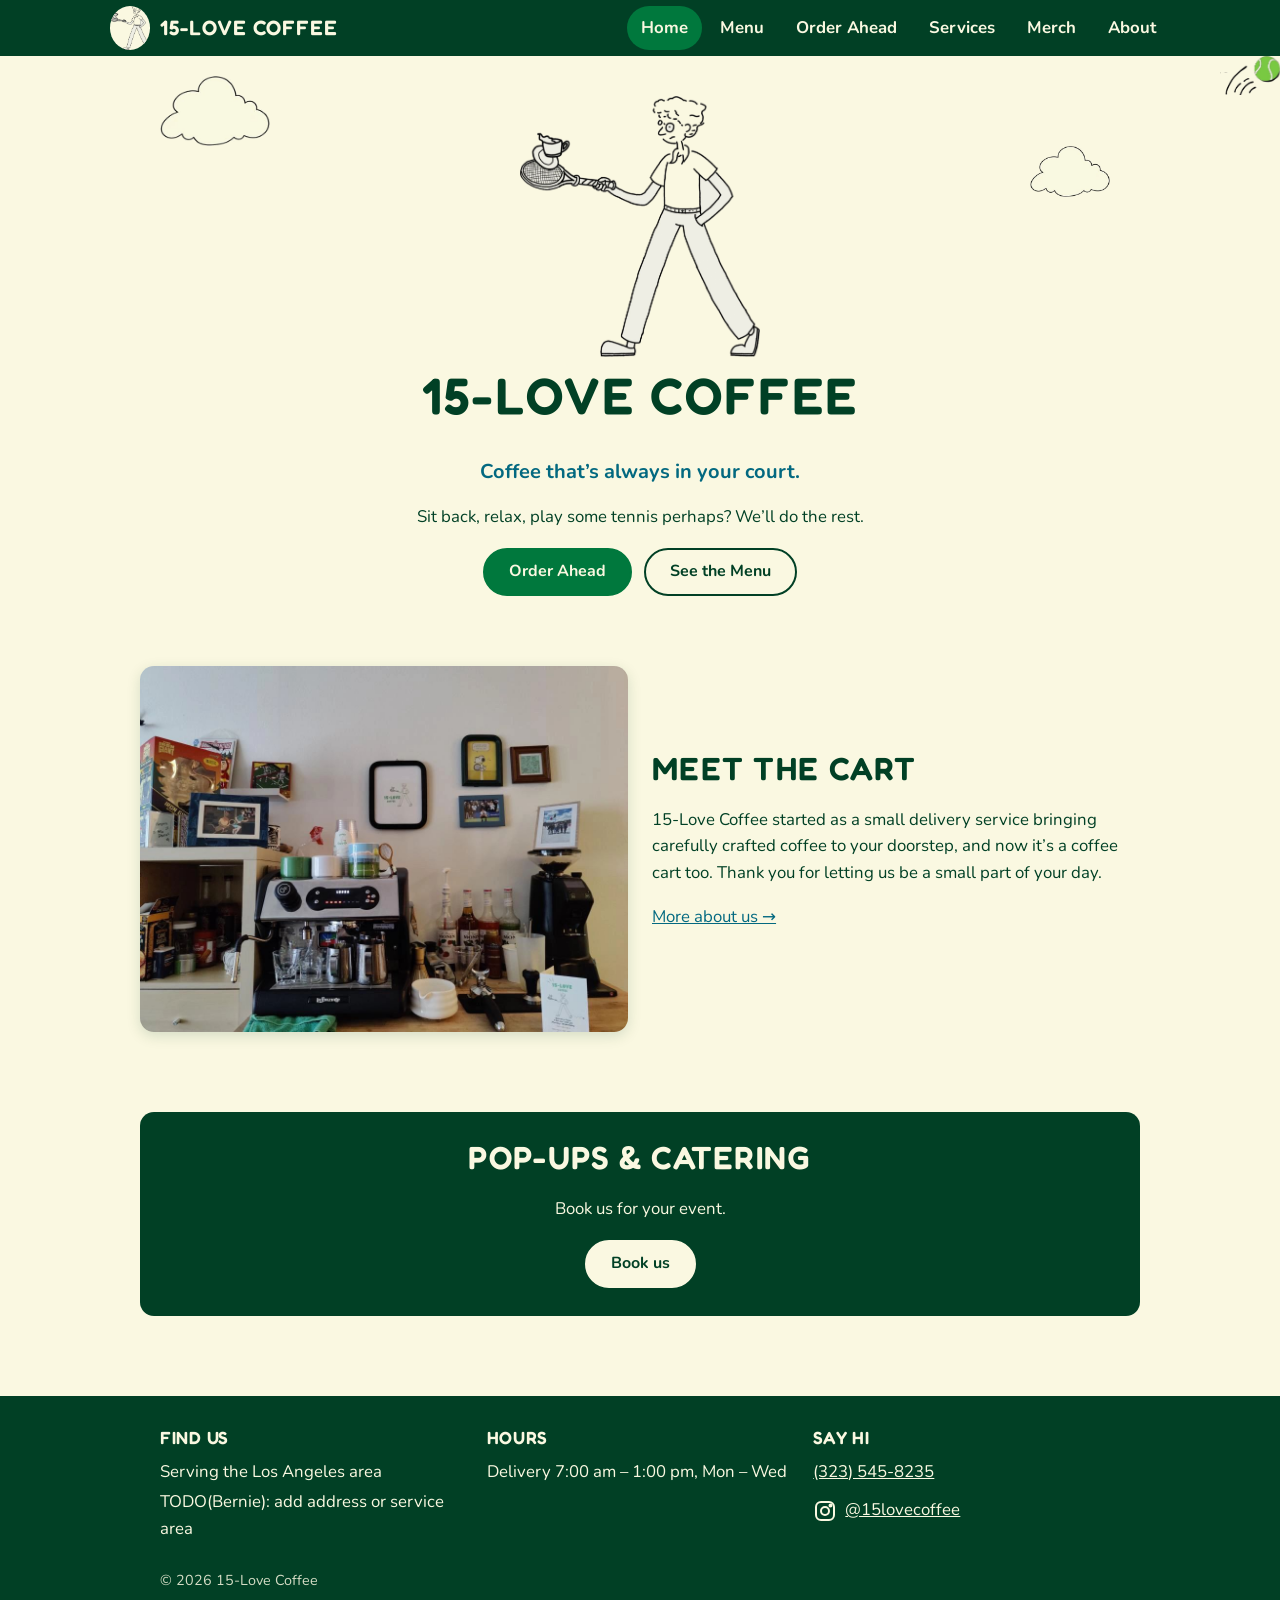
==== index.html @ 97bbdca4 "Build 15-Love Coffee site per PLAN.md Co-Authored-By: Claude Sonnet 5.5 <noreply@anthropic.com> Clau" ====
<!doctype html>
<html lang="en">
<head>
<meta charset="utf-8">
<meta name="viewport" content="width=device-width, initial-scale=1">
<title>15-Love Coffee | Coffee that's always in your court</title>
<meta name="description" content="Tennis-themed coffee cart and delivery in the LA area. Order ahead by text, check the menu, or book us for your event.">
<meta property="og:title" content="15-Love Coffee | Coffee that's always in your court">
<meta property="og:description" content="Tennis-themed coffee cart and delivery in the LA area. Order ahead by text, check the menu, or book us for your event.">
<meta property="og:image" content="images/logo-mascot.jpg">
<meta property="og:type" content="website">
<link rel="icon" href="images/cutouts/logo-mascot.png">
<link rel="apple-touch-icon" href="images/cutouts/logo-mascot.png">
<link rel="preconnect" href="https://fonts.googleapis.com">
<link rel="preconnect" href="https://fonts.gstatic.com" crossorigin>
<link href="https://fonts.googleapis.com/css2?family=Fredoka:wght@600&family=Nunito:wght@400;700&display=swap" rel="stylesheet">
<link rel="stylesheet" href="css/styles.css">
</head>
<body>
<a class="skip" href="#main">Skip to content</a>
<header class="site-header">
  <div class="bar">
    <a class="brand" href="index.html"><img src="images/cutouts/logo-mascot.png" width="40" height="44" alt="">15-Love Coffee</a>
    <button class="nav-toggle" aria-expanded="false" aria-controls="site-nav" aria-label="Menu">&#9776;</button>
    <nav class="nav" id="site-nav" aria-label="Main"><ul><li><a href="index.html" aria-current="page">Home</a></li><li><a href="menu.html">Menu</a></li><li><a href="order.html">Order Ahead</a></li><li><a href="services.html">Services</a></li><li><a href="merch.html">Merch</a></li><li><a href="about.html">About</a></li></ul></nav>
  </div>
  <img class="header-ball" src="images/cutouts/cartoon-tennis-ball.png" width="60" height="39" alt="" aria-hidden="true">
</header>
<main id="main">

<section class="hero container">
  <img class="cloud l" src="images/cutouts/cartoon-cloud.png" width="264" height="167" alt="" aria-hidden="true">
  <img class="cloud r" src="images/cutouts/cartoon-cloud.png" width="264" height="167" alt="" aria-hidden="true">
  <img class="mascot" src="images/cutouts/logo-mascot.png" width="1006" height="1095" alt="15-Love Coffee mascot: a tennis player holding a coffee cup on a racket">
  <h1>15-Love Coffee</h1>
  <p class="tagline">Coffee that&rsquo;s always in your court.</p>
  <p>Sit back, relax, play some tennis perhaps? We&rsquo;ll do the rest.</p>
  <div class="btn-row" style="justify-content:center"><a class="btn" href="order.html">Order Ahead</a><a class="btn secondary" href="menu.html">See the Menu</a></div>
</section>
<section class="section container split">
  <img src="images/gallery-coffee-bar.jpg" width="1000" height="750" loading="lazy" alt="Bernie&rsquo;s espresso setup at the 15-Love Coffee cart">
  <div>
    <h2>Meet the cart</h2>
    <p>15-Love Coffee started as a small delivery service bringing carefully crafted coffee to your doorstep, and now it&rsquo;s a coffee cart too. Thank you for letting us be a small part of your day.</p>
    <p><a href="about.html">More about us &rarr;</a></p>
  </div>
</section>
<!-- Gallery grid goes here once more photos are added to images/gallery/ -->
<section class="section container">
  <div class="teaser"><h2>Pop-ups &amp; catering</h2><p>Book us for your event.</p><a class="btn" href="services.html">Book us</a></div>
</section>
</main>
<footer class="site-footer">
  <div class="container">
    <div><h2>Find us</h2><p>Serving the Los Angeles area <!-- TODO(Bernie): replace with address / service area --></p><p>TODO(Bernie): add address or service area</p></div>
    <div><h2>Hours</h2><p>Delivery 7:00 am &ndash; 1:00 pm, Mon &ndash; Wed <!-- TODO(Bernie): confirm hours --></p></div>
    <div><h2>Say hi</h2><p><a href="tel:+13235458235">(323) 545-8235</a></p><p><a class="ig-link" href="https://www.instagram.com/15lovecoffee" target="_blank" rel="noopener"><svg width="24" height="24" viewBox="0 0 24 24" fill="none" stroke="currentColor" stroke-width="2" aria-hidden="true"><rect x="3" y="3" width="18" height="18" rx="5"/><circle cx="12" cy="12" r="4"/><circle cx="17.5" cy="6.5" r="1" fill="currentColor"/></svg> @15lovecoffee</a></p></div>
    <p class="copy">&copy; 2026 15-Love Coffee</p>
  </div>
</footer>
<script src="js/main.js"></script>
</body>
</html>
---- css/styles.css ----
:root{--green-dark:#014025;--green:#00783D;--teal:#036980;--cream:#FAF8E1;--white:#FFFFFF;--radius:14px;--shadow:0 4px 14px rgba(1,64,37,.15)}
*{box-sizing:border-box}
html{scroll-behavior:smooth}
body{margin:0;font-family:'Nunito',system-ui,sans-serif;font-size:1.05rem;line-height:1.6;background:var(--cream);color:var(--green-dark);overflow-x:hidden}
h1,h2,h3{font-family:'Fredoka',system-ui,sans-serif;font-weight:600;text-transform:uppercase;letter-spacing:.04em;line-height:1.15;color:var(--green-dark);margin:0 0 .6em}
h1{font-size:clamp(2rem,6vw,3.2rem)}h2{font-size:clamp(1.4rem,4vw,2rem)}h3{font-size:1.15rem;color:var(--teal)}
a{color:var(--teal)}
img{max-width:100%;height:auto}
:focus-visible{outline:3px solid var(--teal);outline-offset:2px}
.container{max-width:1000px;margin:0 auto;padding:0 20px}
.section{padding:40px 0}
.skip{position:absolute;left:-999px;top:0;background:var(--white);padding:8px 12px;z-index:100}.skip:focus{left:8px}
/* header */
.site-header{background:var(--green-dark);color:var(--cream);position:sticky;top:0;z-index:50}
.site-header .bar{display:flex;align-items:center;justify-content:space-between;max-width:1100px;margin:0 auto;padding:6px 20px}
.brand{display:flex;align-items:center;gap:10px;color:var(--cream);text-decoration:none;font-family:'Fredoka',sans-serif;font-weight:600;font-size:1.3rem;text-transform:uppercase;letter-spacing:.04em;min-height:44px}
.brand img{border-radius:50%;background:var(--cream)}
.nav-toggle{display:none;background:none;border:2px solid var(--cream);color:var(--cream);border-radius:10px;min-width:44px;min-height:44px;font-size:1.4rem;cursor:pointer}
.nav ul{list-style:none;display:flex;gap:4px;margin:0;padding:0}
.nav a{display:flex;align-items:center;min-height:44px;padding:0 14px;color:var(--cream);text-decoration:none;font-weight:700;border-radius:999px}
.nav a:hover{background:rgba(250,248,225,.15)}
.nav a[aria-current="page"]{background:var(--green);color:var(--cream)}
.site-header :focus-visible{outline-color:var(--cream)}
.header-ball{position:absolute;right:0;top:100%;width:60px;height:auto;pointer-events:none}
@media(max-width:767px){
 .nav-toggle{display:block}
 .nav{display:none;width:100%}
 .nav.open{display:block}
 .site-header .bar{flex-wrap:wrap}
 .nav ul{flex-direction:column;padding-bottom:10px}
 .header-ball{display:none}
}
/* buttons */
.btn{display:inline-flex;align-items:center;justify-content:center;min-height:48px;padding:0 24px;border-radius:999px;background:var(--green);color:var(--cream);font-weight:700;font-size:1rem;text-decoration:none;border:2px solid var(--green);cursor:pointer;font-family:inherit}
.btn:hover{background:var(--green-dark);border-color:var(--green-dark)}
.btn.secondary{background:transparent;color:var(--green-dark);border-color:var(--green-dark)}
.btn.secondary:hover{background:var(--green-dark);color:var(--cream)}
.btn-row{display:flex;flex-wrap:wrap;gap:12px;margin-top:16px}
/* cards */
.card{background:var(--white);border-radius:var(--radius);box-shadow:var(--shadow);padding:24px}
/* hero */
.hero{position:relative;text-align:center;padding:40px 0 30px}
.hero img.mascot{width:min(240px,60vw);height:auto}
.hero .tagline{font-size:1.25rem;font-weight:700;color:var(--teal);margin:0 0 8px}
.hero .cloud{position:absolute;width:110px;opacity:.9}
.hero .cloud.l{left:2%;top:20px}.hero .cloud.r{right:3%;top:90px;width:80px}
@media(max-width:600px){.hero .cloud{width:70px}.hero .cloud.r{width:50px}}
.split{display:grid;gap:24px;align-items:center}
@media(min-width:768px){.split{grid-template-columns:1fr 1fr}}
.split img{border-radius:var(--radius);box-shadow:var(--shadow)}
.teaser{background:var(--green-dark);color:var(--cream);border-radius:var(--radius);padding:28px;text-align:center}
.teaser h2{color:var(--cream)}
.teaser .btn{background:var(--cream);color:var(--green-dark);border-color:var(--cream)}
/* footer */
.site-footer{background:var(--green-dark);color:var(--cream);padding:32px 0;margin-top:40px}
.site-footer .container{display:grid;gap:20px}
@media(min-width:768px){.site-footer .container{grid-template-columns:repeat(3,1fr)}}
.site-footer h2{color:var(--cream);font-size:1.1rem}
.site-footer a{color:var(--cream)}
.site-footer p{margin:.2em 0}
.ig-link{display:inline-flex;align-items:center;gap:8px;min-height:44px}
.site-footer .copy{grid-column:1/-1;font-size:.9rem;opacity:.85}
/* menu */
.menu-img-link{display:block}
.menu-img{width:100%;max-width:1200px;border-radius:var(--radius);box-shadow:var(--shadow)}
details.text-menu{background:var(--white);border-radius:var(--radius);padding:16px 20px;margin-top:24px;box-shadow:var(--shadow)}
details summary{cursor:pointer;font-weight:700;min-height:44px;display:flex;align-items:center}
.text-menu ul{padding-left:1.2em}
/* order */
.order-wrap{padding-bottom:110px}
.group h2{margin-top:28px}
.drink{display:flex;align-items:center;gap:12px;background:var(--white);border-radius:var(--radius);padding:12px 14px;margin-bottom:10px;box-shadow:var(--shadow);flex-wrap:wrap}
.drink .info{flex:1;min-width:150px}
.drink .name{font-weight:700}
.drink .desc{font-size:.9rem;opacity:.85}
.drink .price{font-weight:700;color:var(--teal)}
.add{width:44px;height:44px;border-radius:50%;background:var(--green);color:var(--cream);border:0;font-size:1.6rem;cursor:pointer;line-height:1}
.stepper{display:none;align-items:center;gap:8px}
.drink.in-cart .stepper{display:flex}.drink.in-cart .add{display:none}
.stepper button{width:44px;height:44px;border-radius:50%;border:2px solid var(--green);background:var(--white);color:var(--green-dark);font-size:1.3rem;cursor:pointer}
.stepper output{min-width:1.5em;text-align:center;font-weight:700}
.cust-toggle{display:none;background:none;border:0;color:var(--teal);text-decoration:underline;min-height:44px;cursor:pointer;font:inherit}
.drink.in-cart .cust-toggle{display:inline-block}
.cust{display:none;width:100%;gap:10px;flex-wrap:wrap}
.drink.in-cart.open .cust{display:flex}
label{font-weight:700;display:block;margin-bottom:4px}
select,input[type=text],input[type=number],input[type=date],input[type=time],input[type=tel],textarea{width:100%;min-height:44px;padding:8px 12px;border:2px solid var(--green-dark);border-radius:10px;font:inherit;background:var(--white);color:var(--green-dark)}
.cust label{flex:1;min-width:110px}
.toggle-row{display:flex;align-items:center;gap:10px;min-height:44px;margin-top:16px}
.toggle-row input{width:24px;height:24px}
.toggle-row label{margin:0}
.last-order{background:var(--white);border:2px dashed var(--green);border-radius:var(--radius);padding:14px 18px;margin-bottom:20px}
.summary{position:fixed;left:0;right:0;bottom:0;background:var(--green-dark);color:var(--cream);z-index:60;box-shadow:0 -4px 14px rgba(0,0,0,.25);display:none}
.summary.show{display:block}
.summary .line{display:flex;align-items:center;justify-content:space-between;gap:10px;max-width:1000px;margin:0 auto;padding:10px 20px}
.summary .toggle{background:none;border:0;color:var(--cream);font:inherit;font-weight:700;min-height:44px;cursor:pointer;text-align:left;flex:1}
.summary .btn{background:var(--cream);color:var(--green-dark);border-color:var(--cream)}
.summary .details{display:none;max-width:1000px;margin:0 auto;padding:0 20px 16px;max-height:60vh;overflow:auto}
.summary.expanded .details{display:block}
.summary label{color:var(--cream)}
.summary ul{margin:0 0 12px;padding-left:1.2em}
.chips{display:flex;flex-wrap:wrap;gap:8px;margin-bottom:10px}
.chip{min-height:44px;padding:0 16px;border-radius:999px;border:2px solid var(--cream);background:transparent;color:var(--cream);font:inherit;font-weight:700;cursor:pointer}
.chip[aria-pressed="true"]{background:var(--cream);color:var(--green-dark)}
.field{margin-bottom:12px}
.msg-box{width:100%;min-height:150px;font-family:monospace;font-size:.95rem}
.desktop-only{display:none}
@media(hover:hover) and (pointer:fine) and (min-width:900px){.desktop-only.active{display:block}}
.hidden{display:none!important}
.noscript{background:var(--white);border:2px solid var(--teal);padding:14px;border-radius:var(--radius);margin-bottom:20px}
/* services */
.tabs{display:flex;gap:8px;margin-bottom:16px;flex-wrap:wrap}
.tabs [role=tab]{flex:1;min-height:48px;padding:0 20px;border-radius:999px;border:2px solid var(--green);background:var(--white);color:var(--green-dark);font:inherit;font-weight:700;cursor:pointer}
.tabs [role=tab][aria-selected=true]{background:var(--green);color:var(--cream)}
fieldset{border:0;padding:0;margin:0 0 20px}
legend{font-family:'Fredoka',sans-serif;font-weight:600;text-transform:uppercase;letter-spacing:.04em;color:var(--teal);font-size:1.15rem;margin-bottom:10px}
.grid2{display:grid;gap:12px}
@media(min-width:600px){.grid2{grid-template-columns:1fr 1fr}}
.confirm{background:var(--white);border:3px solid var(--green);border-radius:var(--radius);padding:24px;margin-top:20px}
.confirm h2{text-transform:none}
.err{color:#9b1c1c;font-weight:700;margin:4px 0 0}
/* merch */
body.merch{background:var(--green);color:var(--cream)}
body.merch main{text-align:center;padding:60px 0}
body.merch h1,body.merch p{color:var(--cream)}
body.merch .site-footer{margin-top:0}
body.merch .site-header,body.merch .site-footer{background:var(--green-dark)}
body.merch a{color:var(--cream)}
.reader{max-width:300px;width:100%;height:auto}
@media(prefers-reduced-motion:reduce){html{scroll-behavior:auto}}
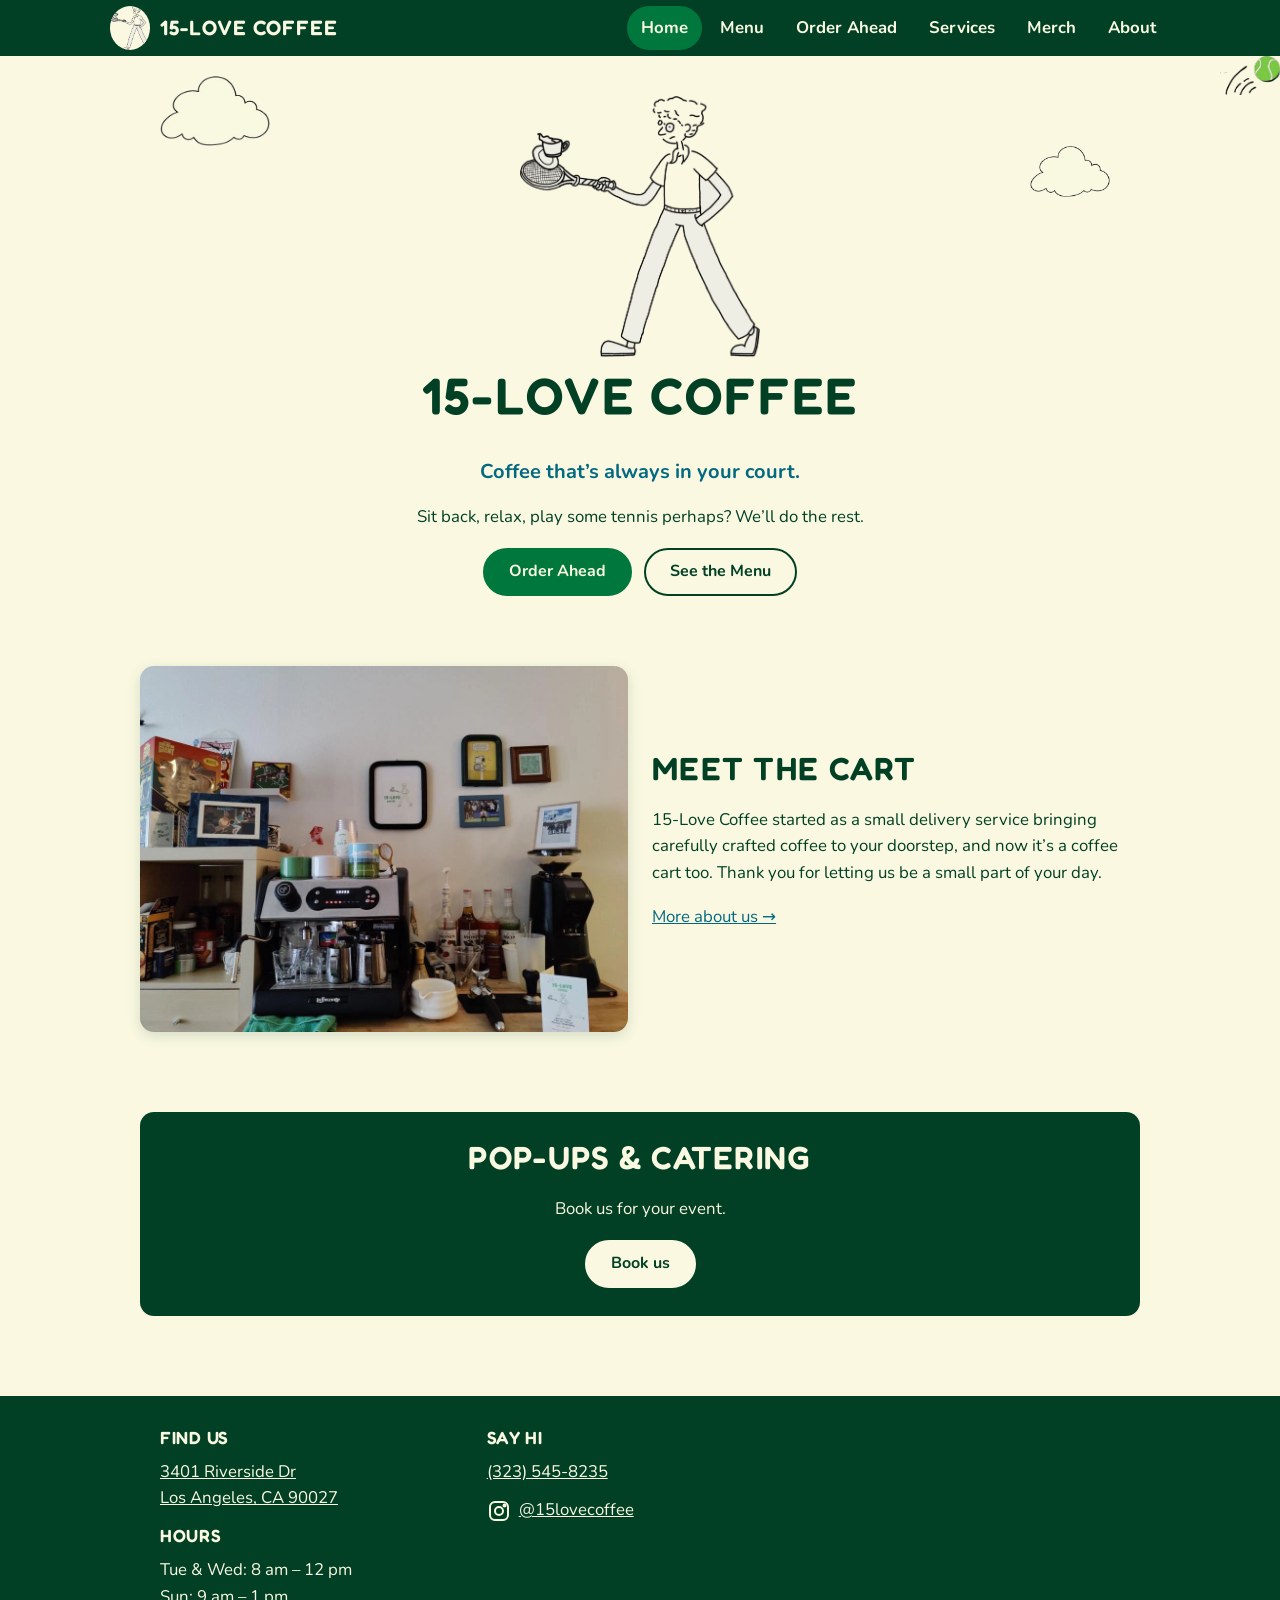
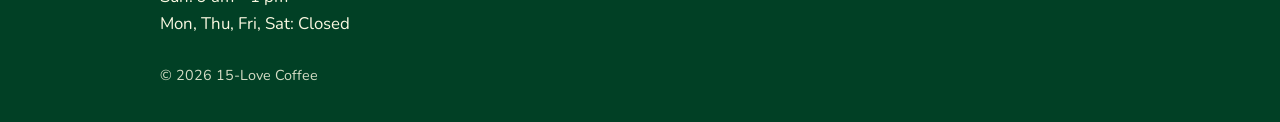
==== commit dc098ecc: "Add address and hours to footer Co-Authored-By: Claude Sonnet 5.5 <noreply@anthropic.com> Claude-Ses" ====
--- a/index.html
+++ b/index.html
@@ -52,8 +52,8 @@
 </main>
 <footer class="site-footer">
   <div class="container">
-    <div><h2>Find us</h2><p>Serving the Los Angeles area <!-- TODO(Bernie): replace with address / service area --></p><p>TODO(Bernie): add address or service area</p></div>
-    <div><h2>Hours</h2><p>Delivery 7:00 am &ndash; 1:00 pm, Mon &ndash; Wed <!-- TODO(Bernie): confirm hours --></p></div>
+    <div><h2>Find us</h2><p><a href="https://www.google.com/maps/search/?api=1&amp;query=3401+Riverside+Dr+Los+Angeles+CA+90027" target="_blank" rel="noopener">3401 Riverside Dr<br>Los Angeles, CA 90027</a></p>
+      <h2 style="margin-top:14px">Hours</h2><p>Tue &amp; Wed: 8 am &ndash; 12 pm<br>Sun: 9 am &ndash; 1 pm<br>Mon, Thu, Fri, Sat: Closed</p></div>
     <div><h2>Say hi</h2><p><a href="tel:+13235458235">(323) 545-8235</a></p><p><a class="ig-link" href="https://www.instagram.com/15lovecoffee" target="_blank" rel="noopener"><svg width="24" height="24" viewBox="0 0 24 24" fill="none" stroke="currentColor" stroke-width="2" aria-hidden="true"><rect x="3" y="3" width="18" height="18" rx="5"/><circle cx="12" cy="12" r="4"/><circle cx="17.5" cy="6.5" r="1" fill="currentColor"/></svg> @15lovecoffee</a></p></div>
     <p class="copy">&copy; 2026 15-Love Coffee</p>
   </div>
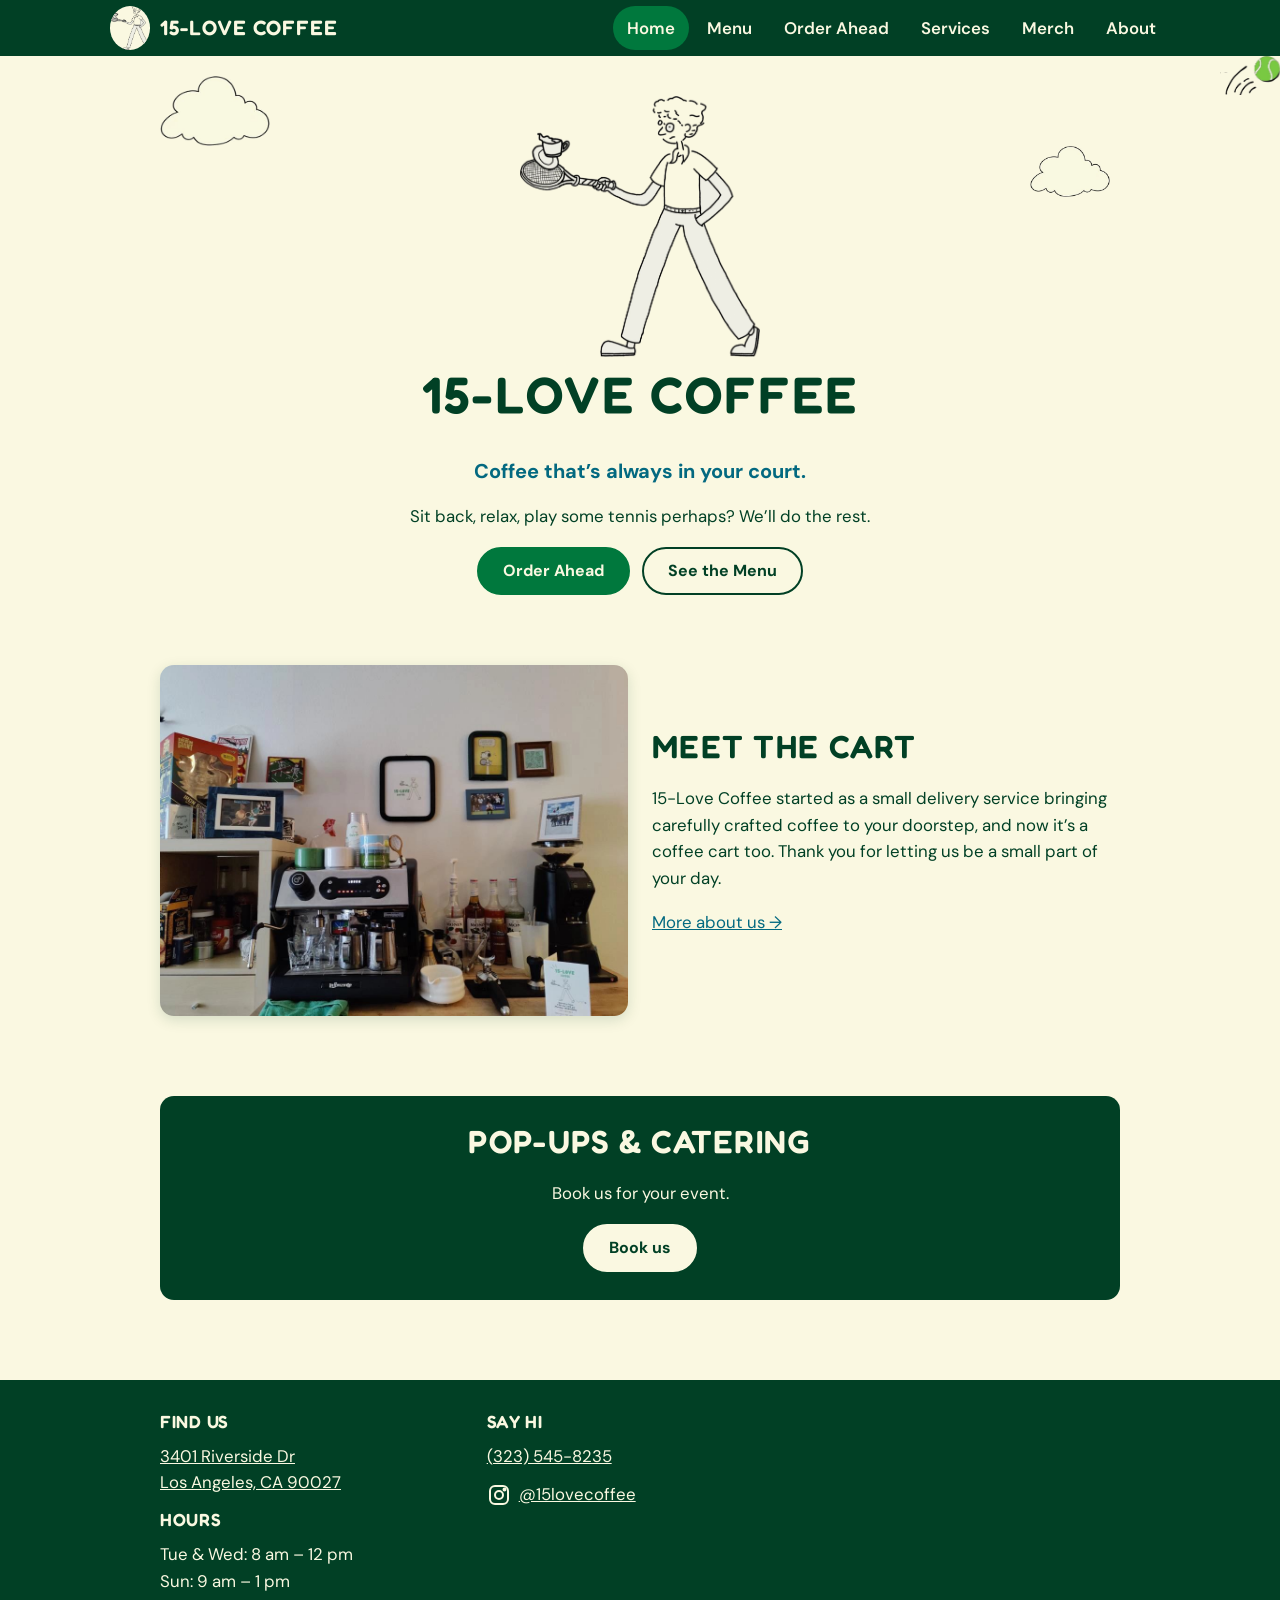
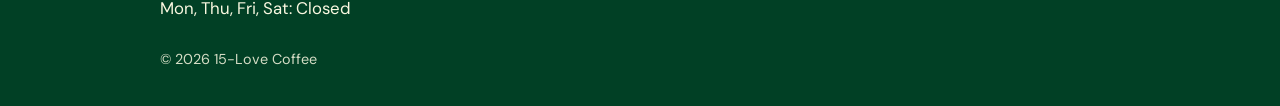
==== commit c8fb91dc: "Fix mobile side padding, center hamburger icon, switch body font to DM Sans Co-Authored-By: Claude S" ====
--- a/index.html
+++ b/index.html
@@ -13,7 +13,7 @@
 <link rel="apple-touch-icon" href="images/cutouts/logo-mascot.png">
 <link rel="preconnect" href="https://fonts.googleapis.com">
 <link rel="preconnect" href="https://fonts.gstatic.com" crossorigin>
-<link href="https://fonts.googleapis.com/css2?family=Fredoka:wght@600&family=Nunito:wght@400;700&display=swap" rel="stylesheet">
+<link href="https://fonts.googleapis.com/css2?family=Fredoka:wght@600&family=DM+Sans:wght@400;500;700&display=swap" rel="stylesheet">
 <link rel="stylesheet" href="css/styles.css">
 </head>
 <body>
@@ -21,7 +21,7 @@
 <header class="site-header">
   <div class="bar">
     <a class="brand" href="index.html"><img src="images/cutouts/logo-mascot.png" width="40" height="44" alt="">15-Love Coffee</a>
-    <button class="nav-toggle" aria-expanded="false" aria-controls="site-nav" aria-label="Menu">&#9776;</button>
+    <button class="nav-toggle" aria-expanded="false" aria-controls="site-nav" aria-label="Menu"><svg width="22" height="22" viewBox="0 0 24 24" fill="none" stroke="currentColor" stroke-width="2.5" stroke-linecap="round" aria-hidden="true"><path d="M4 7h16M4 12h16M4 17h16"/></svg></button>
     <nav class="nav" id="site-nav" aria-label="Main"><ul><li><a href="index.html" aria-current="page">Home</a></li><li><a href="menu.html">Menu</a></li><li><a href="order.html">Order Ahead</a></li><li><a href="services.html">Services</a></li><li><a href="merch.html">Merch</a></li><li><a href="about.html">About</a></li></ul></nav>
   </div>
   <img class="header-ball" src="images/cutouts/cartoon-tennis-ball.png" width="60" height="39" alt="" aria-hidden="true">
--- a/css/styles.css
+++ b/css/styles.css
@@ -1,33 +1,35 @@
 :root{--green-dark:#014025;--green:#00783D;--teal:#036980;--cream:#FAF8E1;--white:#FFFFFF;--radius:14px;--shadow:0 4px 14px rgba(1,64,37,.15)}
 *{box-sizing:border-box}
 html{scroll-behavior:smooth}
-body{margin:0;font-family:'Nunito',system-ui,sans-serif;font-size:1.05rem;line-height:1.6;background:var(--cream);color:var(--green-dark);overflow-x:hidden}
+body{margin:0;font-family:'DM Sans',system-ui,sans-serif;font-size:1.05rem;line-height:1.6;background:var(--cream);color:var(--green-dark);overflow-x:hidden}
 h1,h2,h3{font-family:'Fredoka',system-ui,sans-serif;font-weight:600;text-transform:uppercase;letter-spacing:.04em;line-height:1.15;color:var(--green-dark);margin:0 0 .6em}
 h1{font-size:clamp(2rem,6vw,3.2rem)}h2{font-size:clamp(1.4rem,4vw,2rem)}h3{font-size:1.15rem;color:var(--teal)}
 a{color:var(--teal)}
 img{max-width:100%;height:auto}
 :focus-visible{outline:3px solid var(--teal);outline-offset:2px}
 .container{max-width:1000px;margin:0 auto;padding:0 20px}
-.section{padding:40px 0}
+.section{padding-top:40px;padding-bottom:40px}
 .skip{position:absolute;left:-999px;top:0;background:var(--white);padding:8px 12px;z-index:100}.skip:focus{left:8px}
 /* header */
 .site-header{background:var(--green-dark);color:var(--cream);position:sticky;top:0;z-index:50}
 .site-header .bar{display:flex;align-items:center;justify-content:space-between;max-width:1100px;margin:0 auto;padding:6px 20px}
 .brand{display:flex;align-items:center;gap:10px;color:var(--cream);text-decoration:none;font-family:'Fredoka',sans-serif;font-weight:600;font-size:1.3rem;text-transform:uppercase;letter-spacing:.04em;min-height:44px}
 .brand img{border-radius:50%;background:var(--cream)}
-.nav-toggle{display:none;background:none;border:2px solid var(--cream);color:var(--cream);border-radius:10px;min-width:44px;min-height:44px;font-size:1.4rem;cursor:pointer}
+.nav-toggle{display:none;align-items:center;justify-content:center;padding:0;background:none;border:2px solid var(--cream);color:var(--cream);border-radius:10px;width:46px;height:46px;cursor:pointer;-webkit-tap-highlight-color:transparent}
+.nav-toggle svg{display:block}
 .nav ul{list-style:none;display:flex;gap:4px;margin:0;padding:0}
-.nav a{display:flex;align-items:center;min-height:44px;padding:0 14px;color:var(--cream);text-decoration:none;font-weight:700;border-radius:999px}
+.nav a{display:flex;align-items:center;min-height:44px;padding:0 14px;color:var(--cream);text-decoration:none;font-weight:600;border-radius:999px;-webkit-tap-highlight-color:transparent}
 .nav a:hover{background:rgba(250,248,225,.15)}
 .nav a[aria-current="page"]{background:var(--green);color:var(--cream)}
 .site-header :focus-visible{outline-color:var(--cream)}
 .header-ball{position:absolute;right:0;top:100%;width:60px;height:auto;pointer-events:none}
 @media(max-width:767px){
- .nav-toggle{display:block}
+ .nav-toggle{display:flex}
  .nav{display:none;width:100%}
  .nav.open{display:block}
  .site-header .bar{flex-wrap:wrap}
- .nav ul{flex-direction:column;padding-bottom:10px}
+ .nav ul{flex-direction:column;padding:4px 0 12px}
+ .nav a{padding:0 16px}
  .header-ball{display:none}
 }
 /* buttons */
@@ -39,7 +41,7 @@
 /* cards */
 .card{background:var(--white);border-radius:var(--radius);box-shadow:var(--shadow);padding:24px}
 /* hero */
-.hero{position:relative;text-align:center;padding:40px 0 30px}
+.hero{position:relative;text-align:center;padding-top:40px;padding-bottom:30px}
 .hero img.mascot{width:min(240px,60vw);height:auto}
 .hero .tagline{font-size:1.25rem;font-weight:700;color:var(--teal);margin:0 0 8px}
 .hero .cloud{position:absolute;width:110px;opacity:.9}
@@ -110,7 +112,7 @@
 .noscript{background:var(--white);border:2px solid var(--teal);padding:14px;border-radius:var(--radius);margin-bottom:20px}
 /* services */
 .tabs{display:flex;gap:8px;margin-bottom:16px;flex-wrap:wrap}
-.tabs [role=tab]{flex:1;min-height:48px;padding:0 20px;border-radius:999px;border:2px solid var(--green);background:var(--white);color:var(--green-dark);font:inherit;font-weight:700;cursor:pointer}
+.tabs [role=tab]{font-weight:600;flex:1;min-height:48px;padding:0 20px;border-radius:999px;border:2px solid var(--green);background:var(--white);color:var(--green-dark);font:inherit;font-weight:700;cursor:pointer}
 .tabs [role=tab][aria-selected=true]{background:var(--green);color:var(--cream)}
 fieldset{border:0;padding:0;margin:0 0 20px}
 legend{font-family:'Fredoka',sans-serif;font-weight:600;text-transform:uppercase;letter-spacing:.04em;color:var(--teal);font-size:1.15rem;margin-bottom:10px}
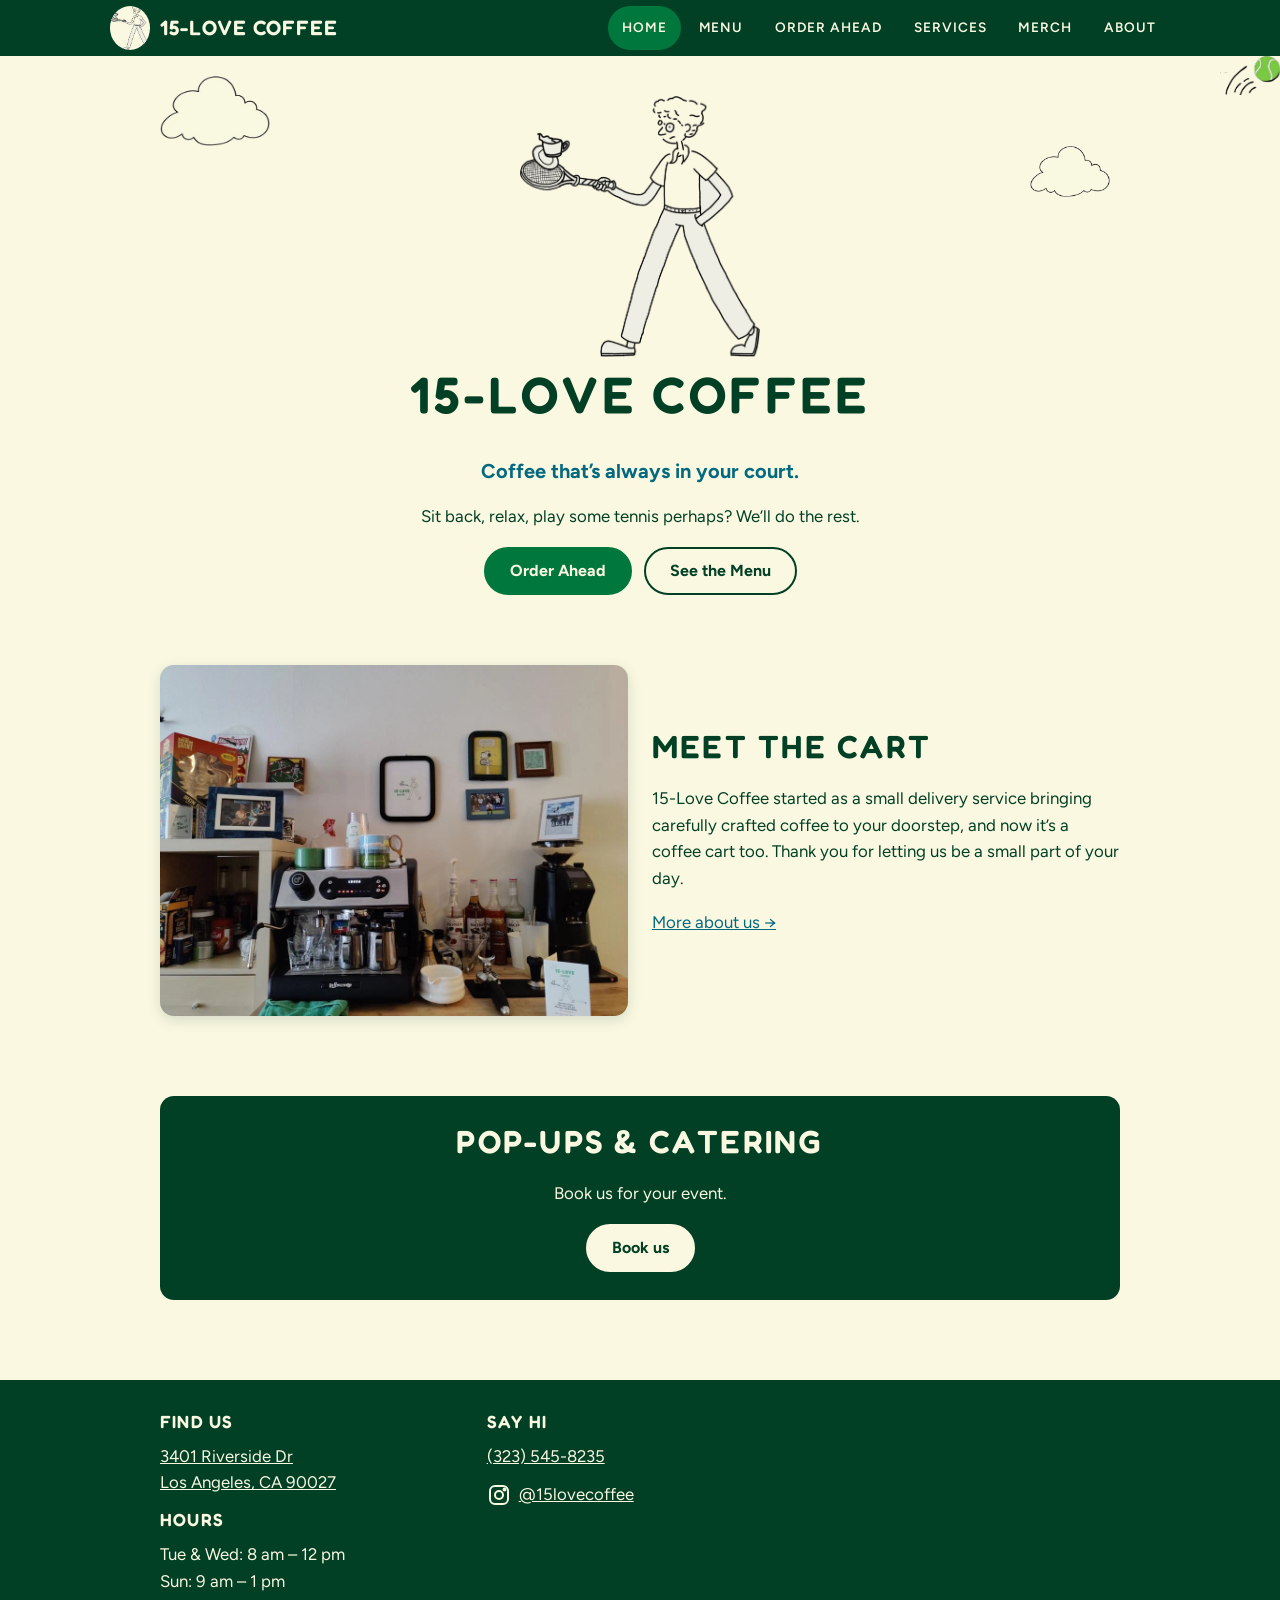
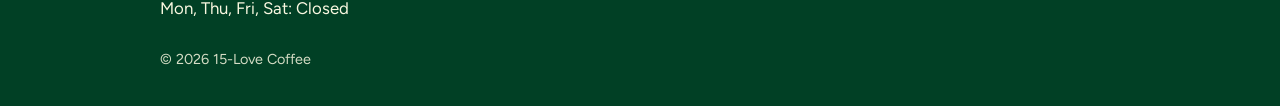
==== commit 60883f11: "Switch body font to Figtree; fix cramped heading letter spacing Co-Authored-By: Claude Sonnet 5.5 <n" ====
--- a/index.html
+++ b/index.html
@@ -13,7 +13,7 @@
 <link rel="apple-touch-icon" href="images/cutouts/logo-mascot.png">
 <link rel="preconnect" href="https://fonts.googleapis.com">
 <link rel="preconnect" href="https://fonts.gstatic.com" crossorigin>
-<link href="https://fonts.googleapis.com/css2?family=Fredoka:wght@600&family=DM+Sans:wght@400;500;700&display=swap" rel="stylesheet">
+<link href="https://fonts.googleapis.com/css2?family=Fredoka:wght@600&family=Figtree:wght@400;500;600;700&display=swap" rel="stylesheet">
 <link rel="stylesheet" href="css/styles.css">
 </head>
 <body>
--- a/css/styles.css
+++ b/css/styles.css
@@ -1,8 +1,8 @@
 :root{--green-dark:#014025;--green:#00783D;--teal:#036980;--cream:#FAF8E1;--white:#FFFFFF;--radius:14px;--shadow:0 4px 14px rgba(1,64,37,.15)}
 *{box-sizing:border-box}
 html{scroll-behavior:smooth}
-body{margin:0;font-family:'DM Sans',system-ui,sans-serif;font-size:1.05rem;line-height:1.6;background:var(--cream);color:var(--green-dark);overflow-x:hidden}
-h1,h2,h3{font-family:'Fredoka',system-ui,sans-serif;font-weight:600;text-transform:uppercase;letter-spacing:.04em;line-height:1.15;color:var(--green-dark);margin:0 0 .6em}
+body{margin:0;font-family:'Figtree',system-ui,sans-serif;font-size:1.05rem;line-height:1.6;background:var(--cream);color:var(--green-dark);overflow-x:hidden}
+h1,h2,h3{font-family:'Fredoka',system-ui,sans-serif;font-weight:600;text-transform:uppercase;letter-spacing:.07em;font-kerning:none;line-height:1.15;color:var(--green-dark);margin:0 0 .6em}
 h1{font-size:clamp(2rem,6vw,3.2rem)}h2{font-size:clamp(1.4rem,4vw,2rem)}h3{font-size:1.15rem;color:var(--teal)}
 a{color:var(--teal)}
 img{max-width:100%;height:auto}
@@ -18,7 +18,7 @@
 .nav-toggle{display:none;align-items:center;justify-content:center;padding:0;background:none;border:2px solid var(--cream);color:var(--cream);border-radius:10px;width:46px;height:46px;cursor:pointer;-webkit-tap-highlight-color:transparent}
 .nav-toggle svg{display:block}
 .nav ul{list-style:none;display:flex;gap:4px;margin:0;padding:0}
-.nav a{display:flex;align-items:center;min-height:44px;padding:0 14px;color:var(--cream);text-decoration:none;font-weight:600;border-radius:999px;-webkit-tap-highlight-color:transparent}
+.nav a{display:flex;align-items:center;min-height:44px;padding:0 14px;color:var(--cream);text-decoration:none;font-weight:600;font-size:.85rem;letter-spacing:.07em;text-transform:uppercase;border-radius:999px;-webkit-tap-highlight-color:transparent}
 .nav a:hover{background:rgba(250,248,225,.15)}
 .nav a[aria-current="page"]{background:var(--green);color:var(--cream)}
 .site-header :focus-visible{outline-color:var(--cream)}
@@ -95,8 +95,14 @@
 .summary{position:fixed;left:0;right:0;bottom:0;background:var(--green-dark);color:var(--cream);z-index:60;box-shadow:0 -4px 14px rgba(0,0,0,.25);display:none}
 .summary.show{display:block}
 .summary .line{display:flex;align-items:center;justify-content:space-between;gap:10px;max-width:1000px;margin:0 auto;padding:10px 20px}
-.summary .toggle{background:none;border:0;color:var(--cream);font:inherit;font-weight:700;min-height:44px;cursor:pointer;text-align:left;flex:1}
+.summary .toggle{background:none;-webkit-tap-highlight-color:transparent;border:0;color:var(--cream);font:inherit;font-weight:700;min-height:44px;cursor:pointer;text-align:left;flex:1}
 .summary .btn{background:var(--cream);color:var(--green-dark);border-color:var(--cream)}
+.summary .btn:hover{background:var(--white);border-color:var(--white)}
+.summary .btn.secondary{background:transparent;color:var(--cream);border-color:var(--cream)}
+.summary .btn.secondary:hover{background:var(--cream);color:var(--green-dark)}
+.send-pair{display:flex;flex-wrap:wrap;gap:10px;margin-top:8px}
+.send-pair .btn{flex:1;min-width:140px}
+.summary #send-order{font-size:.95rem;padding:0 18px}
 .summary .details{display:none;max-width:1000px;margin:0 auto;padding:0 20px 16px;max-height:60vh;overflow:auto}
 .summary.expanded .details{display:block}
 .summary label{color:var(--cream)}
@@ -112,7 +118,7 @@
 .noscript{background:var(--white);border:2px solid var(--teal);padding:14px;border-radius:var(--radius);margin-bottom:20px}
 /* services */
 .tabs{display:flex;gap:8px;margin-bottom:16px;flex-wrap:wrap}
-.tabs [role=tab]{font-weight:600;flex:1;min-height:48px;padding:0 20px;border-radius:999px;border:2px solid var(--green);background:var(--white);color:var(--green-dark);font:inherit;font-weight:700;cursor:pointer}
+.tabs [role=tab]{font-weight:600;font-size:.9rem;letter-spacing:.07em;text-transform:uppercase;flex:1;min-height:48px;padding:0 20px;border-radius:999px;border:2px solid var(--green);background:var(--white);color:var(--green-dark);font:inherit;font-weight:700;cursor:pointer}
 .tabs [role=tab][aria-selected=true]{background:var(--green);color:var(--cream)}
 fieldset{border:0;padding:0;margin:0 0 20px}
 legend{font-family:'Fredoka',sans-serif;font-weight:600;text-transform:uppercase;letter-spacing:.04em;color:var(--teal);font-size:1.15rem;margin-bottom:10px}
